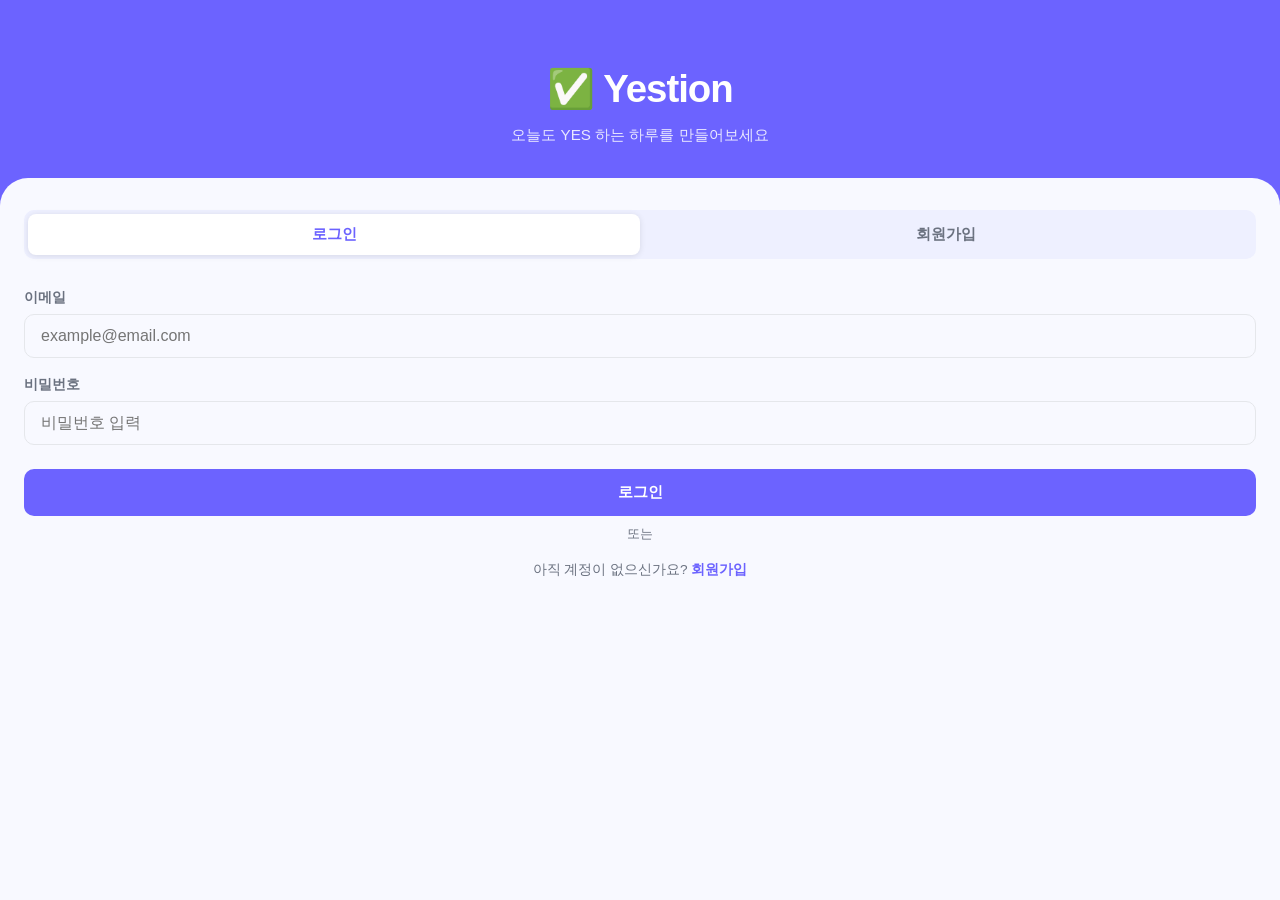
==== web/src/pages/index.html @ 094a8e07 "feat: ningx" ====
<!DOCTYPE html>
<html lang="ko">
<head>
  <meta charset="UTF-8">
  <meta name="viewport" content="width=device-width, initial-scale=1.0">
  <title>Yestion - 오늘 할 일</title>
  <link rel="stylesheet" href="../css/style.css">
  <link rel="stylesheet" href="../css/index.css">
</head>
<body>
  <div class="home-header">
    <div class="home-date" id="today-label"></div>
    <div class="home-greeting">
      오늘도 예스션할 시간입니다,
      <span id="user-name">로딩 중...</span>
    </div>
    <div class="progress-section">
      <div class="progress-label">
        <span>오늘의 달성도</span>
        <span class="progress-pct" id="pct-text">0%</span>
      </div>
      <div class="progress-wrap">
        <div class="progress-bar" id="progress-bar" style="width:0%"></div>
      </div>
    </div>
  </div>

  <div class="todo-section">
    <div class="filter-row" id="filter-row">
      <button class="filter-chip active" data-cat="all" onclick="setFilter('all', this)">전체</button>
    </div>
    <div class="todo-list">
      <div class="todo-list-inner" id="todo-list"></div>
    </div>
    <div id="empty-state" class="empty-state" style="display:none">
      <svg xmlns="http://www.w3.org/2000/svg" width="48" height="48" fill="none" viewBox="0 0 24 24" stroke="currentColor"><path stroke-linecap="round" stroke-linejoin="round" stroke-width="1.5" d="M9 5H7a2 2 0 00-2 2v12a2 2 0 002 2h10a2 2 0 002-2V7a2 2 0 00-2-2h-2M9 5a2 2 0 002 2h2a2 2 0 002-2M9 5a2 2 0 012-2h2a2 2 0 012 2"/></svg>
      <p>오늘 할 일이 없어요<br>+ 버튼으로 추가해보세요!</p>
    </div>
  </div>

  <a href="todo-detail.html" class="fab" title="할 일 추가">+</a>
  <div class="toast" id="toast"></div>

  <nav class="bottom-nav">
    <a href="index.html" class="nav-item active">
      <svg xmlns="http://www.w3.org/2000/svg" fill="none" viewBox="0 0 24 24" stroke="currentColor"><path stroke-linecap="round" stroke-linejoin="round" stroke-width="2" d="M3 12l2-2m0 0l7-7 7 7M5 10v10a1 1 0 001 1h3m10-11l2 2m-2-2v10a1 1 0 01-1 1h-3m-6 0a1 1 0 001-1v-4a1 1 0 011-1h2a1 1 0 011 1v4a1 1 0 001 1m-6 0h6"/></svg>
      홈
    </a>
    <a href="calendar.html" class="nav-item">
      <svg xmlns="http://www.w3.org/2000/svg" fill="none" viewBox="0 0 24 24" stroke="currentColor"><path stroke-linecap="round" stroke-linejoin="round" stroke-width="2" d="M8 7V3m8 4V3m-9 8h10M5 21h14a2 2 0 002-2V7a2 2 0 00-2-2H5a2 2 0 00-2 2v12a2 2 0 002 2z"/></svg>
      달력
    </a>
    <a href="category.html" class="nav-item">
      <svg xmlns="http://www.w3.org/2000/svg" fill="none" viewBox="0 0 24 24" stroke="currentColor"><path stroke-linecap="round" stroke-linejoin="round" stroke-width="2" d="M7 7h.01M7 3h5c.512 0 1.024.195 1.414.586l7 7a2 2 0 010 2.828l-7 7a2 2 0 01-2.828 0l-7-7A1.994 1.994 0 013 12V7a4 4 0 014-4z"/></svg>
      카테고리
    </a>
    <a href="mypage.html" class="nav-item">
      <svg xmlns="http://www.w3.org/2000/svg" fill="none" viewBox="0 0 24 24" stroke="currentColor"><path stroke-linecap="round" stroke-linejoin="round" stroke-width="2" d="M16 7a4 4 0 11-8 0 4 4 0 018 0zM12 14a7 7 0 00-7 7h14a7 7 0 00-7-7z"/></svg>
      마이페이지
    </a>
  </nav>

  <script src="../js/app.js"></script>
  <script src="../js/index.js"></script>
</body>
</html>
---- web/src/css/style.css ----
/* ===== Reset & Base ===== */
*, *::before, *::after { box-sizing: border-box; margin: 0; padding: 0; }

:root {
  --primary: #6C63FF;
  --primary-light: #EEF0FF;
  --primary-dark: #4B44CC;
  --success: #4CAF50;
  --danger: #F44336;
  --warning: #FF9800;
  --text: #1A1A2E;
  --text-sub: #6B7280;
  --bg: #F8F9FF;
  --card: #FFFFFF;
  --border: #E5E7EB;
  --nav-h: 64px;
  --radius: 14px;
  --shadow: 0 2px 12px rgba(108,99,255,0.10);
}

html, body {
  height: 100%;
  font-family: 'Pretendard', 'Noto Sans KR', sans-serif;
  background: var(--bg);
  color: var(--text);
  font-size: 16px;
  line-height: 1.5;
}

body { padding-bottom: var(--nav-h); }
body.no-nav { padding-bottom: 0; }

a { text-decoration: none; color: inherit; }
button { cursor: pointer; border: none; background: none; font-family: inherit; }
input, select, textarea { font-family: inherit; font-size: 1rem; }

/* ===== Bottom Navigation ===== */
.bottom-nav {
  position: fixed;
  bottom: 0; left: 0; right: 0;
  height: var(--nav-h);
  background: var(--card);
  border-top: 1px solid var(--border);
  display: flex;
  z-index: 100;
  box-shadow: 0 -2px 12px rgba(0,0,0,0.06);
}

.nav-item {
  flex: 1;
  display: flex;
  flex-direction: column;
  align-items: center;
  justify-content: center;
  gap: 4px;
  color: var(--text-sub);
  font-size: 0.72rem;
  font-weight: 500;
  transition: color 0.2s;
}

.nav-item.active, .nav-item:hover { color: var(--primary); }
.nav-item svg { width: 24px; height: 24px; }

/* ===== Page Header ===== */
.page-header {
  padding: 20px 20px 0;
  display: flex;
  align-items: center;
  gap: 12px;
}
.page-header h1 { font-size: 1.3rem; font-weight: 700; }
.page-header .back-btn {
  width: 36px; height: 36px;
  border-radius: 50%;
  background: var(--primary-light);
  color: var(--primary);
  display: flex; align-items: center; justify-content: center;
  flex-shrink: 0;
}

/* ===== Card ===== */
.card {
  background: var(--card);
  border-radius: var(--radius);
  box-shadow: var(--shadow);
  padding: 20px;
}

/* ===== Form Elements ===== */
.form-group { display: flex; flex-direction: column; gap: 6px; margin-bottom: 16px; }
.form-group label { font-size: 0.875rem; font-weight: 600; color: var(--text-sub); }

.input-field {
  width: 100%;
  padding: 12px 16px;
  border: 1.5px solid var(--border);
  border-radius: 10px;
  background: var(--bg);
  font-size: 1rem;
  color: var(--text);
  outline: none;
  transition: border-color 0.2s;
}
.input-field:focus { border-color: var(--primary); background: #fff; }

textarea.input-field { resize: vertical; min-height: 100px; }

/* ===== Buttons ===== */
.btn {
  display: inline-flex; align-items: center; justify-content: center; gap: 8px;
  padding: 13px 20px;
  border-radius: 10px;
  font-size: 0.95rem;
  font-weight: 600;
  transition: all 0.2s;
}
.btn-primary { background: var(--primary); color: #fff; }
.btn-primary:hover { background: var(--primary-dark); }
.btn-secondary { background: var(--primary-light); color: var(--primary); }
.btn-secondary:hover { background: #DDE0FF; }
.btn-danger { background: #FEE2E2; color: var(--danger); }
.btn-danger:hover { background: #FECACA; }
.btn-full { width: 100%; }

/* ===== Floating Action Button ===== */
.fab {
  position: fixed;
  bottom: calc(var(--nav-h) + 20px);
  right: 20px;
  width: 56px; height: 56px;
  border-radius: 50%;
  background: var(--primary);
  color: #fff;
  font-size: 1.8rem;
  display: flex; align-items: center; justify-content: center;
  box-shadow: 0 4px 18px rgba(108,99,255,0.40);
  z-index: 90;
  transition: transform 0.2s, box-shadow 0.2s;
}
.fab:hover { transform: scale(1.08); box-shadow: 0 6px 24px rgba(108,99,255,0.50); }

/* ===== Progress Bar ===== */
.progress-wrap { background: var(--primary-light); border-radius: 99px; height: 12px; overflow: hidden; }
.progress-bar {
  height: 100%; border-radius: 99px;
  background: linear-gradient(90deg, var(--primary), #A78BFA);
  transition: width 0.4s ease;
}

/* ===== Todo Item ===== */
.todo-item {
  display: flex; align-items: center; gap: 14px;
  padding: 14px 0;
  border-bottom: 1px solid var(--border);
}
.todo-item:last-child { border-bottom: none; }

.todo-check {
  width: 22px; height: 22px; flex-shrink: 0;
  border: 2px solid var(--border);
  border-radius: 6px;
  display: flex; align-items: center; justify-content: center;
  cursor: pointer;
  transition: all 0.2s;
}
.todo-check.checked {
  background: var(--primary);
  border-color: var(--primary);
}
.todo-check.checked::after {
  content: '';
  width: 6px; height: 10px;
  border-right: 2px solid #fff;
  border-bottom: 2px solid #fff;
  transform: rotate(45deg) translate(-1px, -1px);
  display: block;
}

.todo-content { flex: 1; min-width: 0; }
.todo-title { font-size: 0.95rem; font-weight: 500; white-space: nowrap; overflow: hidden; text-overflow: ellipsis; }
.todo-title.done { text-decoration: line-through; color: var(--text-sub); }

.category-tag {
  display: inline-block;
  font-size: 0.72rem;
  font-weight: 600;
  padding: 2px 8px;
  border-radius: 99px;
  margin-top: 3px;
  color: #fff;
}

/* ===== Scrollable main area ===== */
.main-scroll {
  padding: 0 16px 20px;
  max-width: 480px;
  margin: 0 auto;
}

/* ===== Toast ===== */
.toast {
  position: fixed;
  bottom: calc(var(--nav-h) + 12px);
  left: 50%; transform: translateX(-50%);
  background: var(--text);
  color: #fff;
  padding: 10px 20px;
  border-radius: 99px;
  font-size: 0.875rem;
  font-weight: 500;
  opacity: 0;
  pointer-events: none;
  transition: opacity 0.3s;
  white-space: nowrap;
  z-index: 200;
}
.toast.show { opacity: 1; }

/* ===== Section title ===== */
.section-title {
  font-size: 0.8rem;
  font-weight: 700;
  text-transform: uppercase;
  letter-spacing: 0.06em;
  color: var(--text-sub);
  margin: 20px 0 10px;
}

/* ===== Chip ===== */
.chip {
  display: inline-flex; align-items: center; gap: 4px;
  padding: 4px 12px;
  border-radius: 99px;
  font-size: 0.8rem;
  font-weight: 600;
  background: var(--primary-light);
  color: var(--primary);
}

/* ===== Empty state ===== */
.empty-state {
  text-align: center;
  padding: 48px 20px;
  color: var(--text-sub);
}
.empty-state svg { margin-bottom: 12px; opacity: 0.4; }
.empty-state p { font-size: 0.95rem; }
---- web/src/css/index.css ----
.home-header {
  background: linear-gradient(135deg, var(--primary), #A78BFA);
  color: #fff;
  padding: 28px 20px 36px;
  position: relative;
  overflow: hidden;
}
.home-header::after {
  content: '✅';
  position: absolute;
  right: 20px; top: 16px;
  font-size: 3.5rem;
  opacity: 0.18;
}
.home-date { font-size: 0.85rem; opacity: 0.85; margin-bottom: 4px; }
.home-greeting { font-size: 1.25rem; font-weight: 700; line-height: 1.4; }
.home-greeting span { display: block; font-size: 1rem; font-weight: 400; opacity: 0.88; margin-top: 2px; }

.progress-section { margin-top: 20px; }
.progress-label {
  display: flex; justify-content: space-between;
  font-size: 0.82rem; opacity: 0.88; margin-bottom: 8px;
}
.progress-pct { font-weight: 700; font-size: 1rem; }

.todo-section { padding: 0 16px 16px; max-width: 480px; margin: 0 auto; }

.filter-row {
  display: flex; gap: 8px; overflow-x: auto;
  padding: 16px 0 8px;
  scrollbar-width: none;
}
.filter-row::-webkit-scrollbar { display: none; }

.filter-chip {
  white-space: nowrap;
  padding: 6px 14px;
  border-radius: 99px;
  font-size: 0.82rem;
  font-weight: 600;
  background: var(--primary-light);
  color: var(--text-sub);
  border: 1.5px solid transparent;
  cursor: pointer;
  transition: all 0.15s;
  flex-shrink: 0;
}
.filter-chip.active { background: var(--primary); color: #fff; }

.todo-list { background: var(--card); border-radius: var(--radius); box-shadow: var(--shadow); overflow: hidden; }
.todo-list-inner { padding: 0 16px; }

.todo-meta { display: flex; align-items: center; gap: 8px; margin-top: 4px; }
.todo-due { font-size: 0.75rem; color: var(--text-sub); }

.todo-actions { display: flex; gap: 6px; }
.todo-action-btn {
  width: 30px; height: 30px; border-radius: 8px;
  display: flex; align-items: center; justify-content: center;
  font-size: 0.85rem;
  flex-shrink: 0;
}
.btn-edit { background: var(--primary-light); color: var(--primary); }
.btn-del  { background: #FEE2E2; color: var(--danger); }
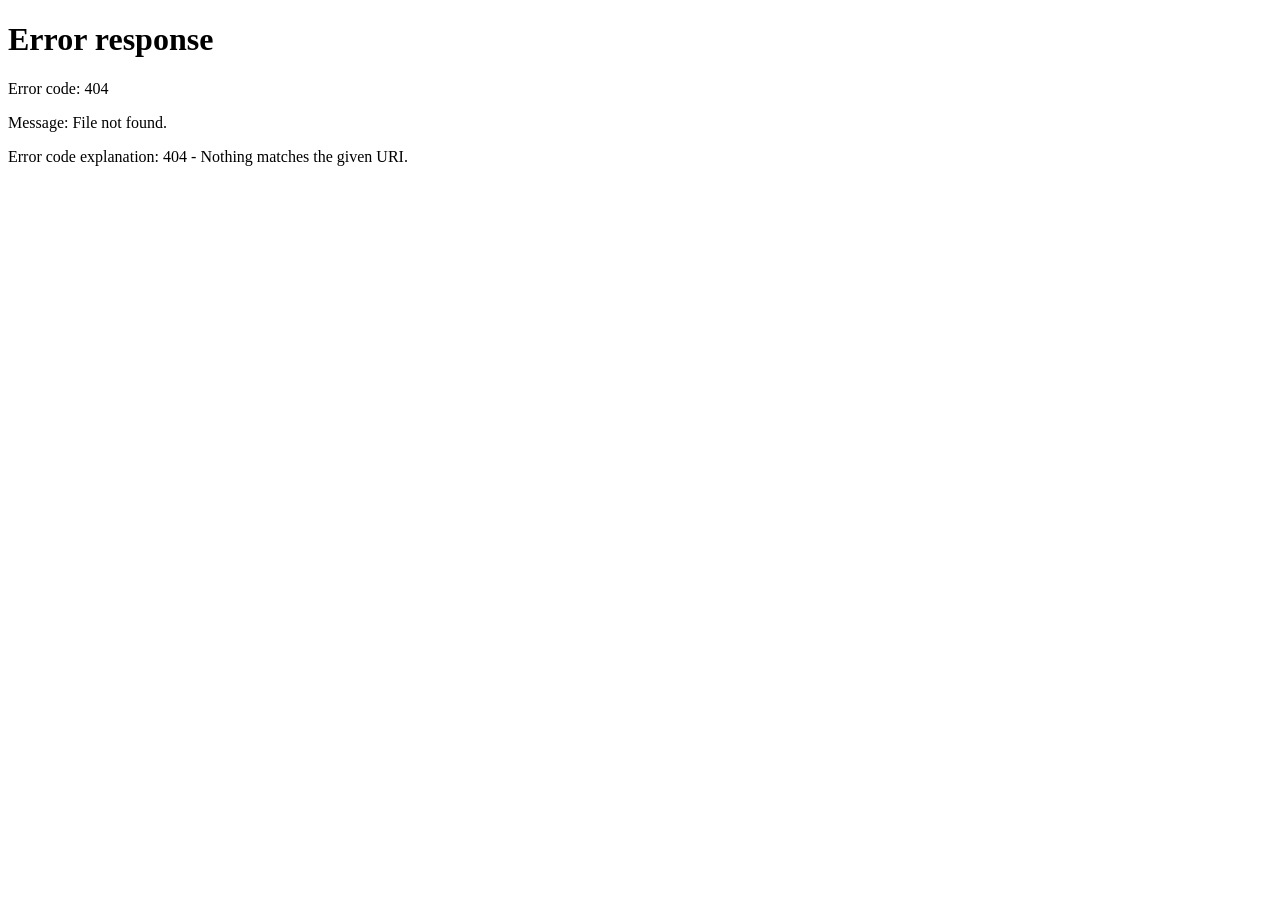
==== commit 1c9b2106: "feat: runner" ====
--- a/web/src/pages/index.html
+++ b/web/src/pages/index.html
@@ -11,7 +11,7 @@
   <div class="home-header">
     <div class="home-date" id="today-label"></div>
     <div class="home-greeting">
-      오늘도 예스션할 시간입니다,
+      오늘도 예스(YES)할 시간입니다,
       <span id="user-name">로딩 중...</span>
     </div>
     <div class="progress-section">
@@ -19,15 +19,20 @@
         <span>오늘의 달성도</span>
         <span class="progress-pct" id="pct-text">0%</span>
       </div>
-      <div class="progress-wrap">
-        <div class="progress-bar" id="progress-bar" style="width:0%"></div>
+      <div class="progress-outer">
+        <div class="progress-runner" id="progress-runner"><img src="../runner.png" alt="runner" style="height: 48px;"></div>
+        <div class="progress-wrap">
+          <div class="progress-bar" id="progress-bar" style="width:0%"></div>
+        </div>
       </div>
     </div>
   </div>
 
   <div class="todo-section">
-    <div class="filter-row" id="filter-row">
-      <button class="filter-chip active" data-cat="all" onclick="setFilter('all', this)">전체</button>
+    <div class="filter-wrapper">
+      <div class="filter-row" id="filter-row">
+        <button class="filter-chip active" data-cat="all" onclick="setFilter('all', this)">전체</button>
+      </div>
     </div>
     <div class="todo-list">
       <div class="todo-list-inner" id="todo-list"></div>
--- a/web/src/css/style.css
+++ b/web/src/css/style.css
@@ -141,7 +141,7 @@
 .fab:hover { transform: scale(1.08); box-shadow: 0 6px 24px rgba(108,99,255,0.50); }
 
 /* ===== Progress Bar ===== */
-.progress-wrap { background: var(--primary-light); border-radius: 99px; height: 12px; overflow: hidden; }
+.progress-wrap { background: var(--primary-light); border-radius: 99px; height: 12px; overflow: hidden; border: 1px solid black}
 .progress-bar {
   height: 100%; border-radius: 99px;
   background: linear-gradient(90deg, var(--primary), #A78BFA);
--- a/web/src/css/index.css
+++ b/web/src/css/index.css
@@ -23,14 +23,44 @@
 }
 .progress-pct { font-weight: 700; font-size: 1rem; }
 
+.progress-outer {
+  position: relative;
+  padding-top: 40px;
+}
+.progress-runner {
+  position: absolute;
+  bottom: 12px;
+  transform: translateX(-50%) scaleX(-1);
+  transition: left 0.4s ease;
+  pointer-events: none;
+  filter: drop-shadow(0 1px 2px rgba(0,0,0,0.2));
+  line-height: 1;
+}
+@keyframes run-bounce {
+  0%, 100% { transform: translateX(-50%) scaleX(-1) translateY(0); }
+  50%       { transform: translateX(-50%) scaleX(-1) translateY(-3px); }
+}
+.progress-runner.running {
+  animation: run-bounce 0.4s ease infinite;
+}
+
 .todo-section { padding: 0 16px 16px; max-width: 480px; margin: 0 auto; }
 
-.filter-row {
-  display: flex; gap: 8px; overflow-x: auto;
-  padding: 16px 0 8px;
+.filter-wrapper {
+  overflow-x: auto;
   scrollbar-width: none;
 }
-.filter-row::-webkit-scrollbar { display: none; }
+.filter-wrapper::-webkit-scrollbar { display: none; }
+
+.filter-row {
+  display: flex;
+  gap: 8px;
+  padding: 16px 0 8px;
+  justify-content: center;
+  align-items: center;
+  min-width: min-content;
+  margin: 0 auto;
+}
 
 .filter-chip {
   white-space: nowrap;
